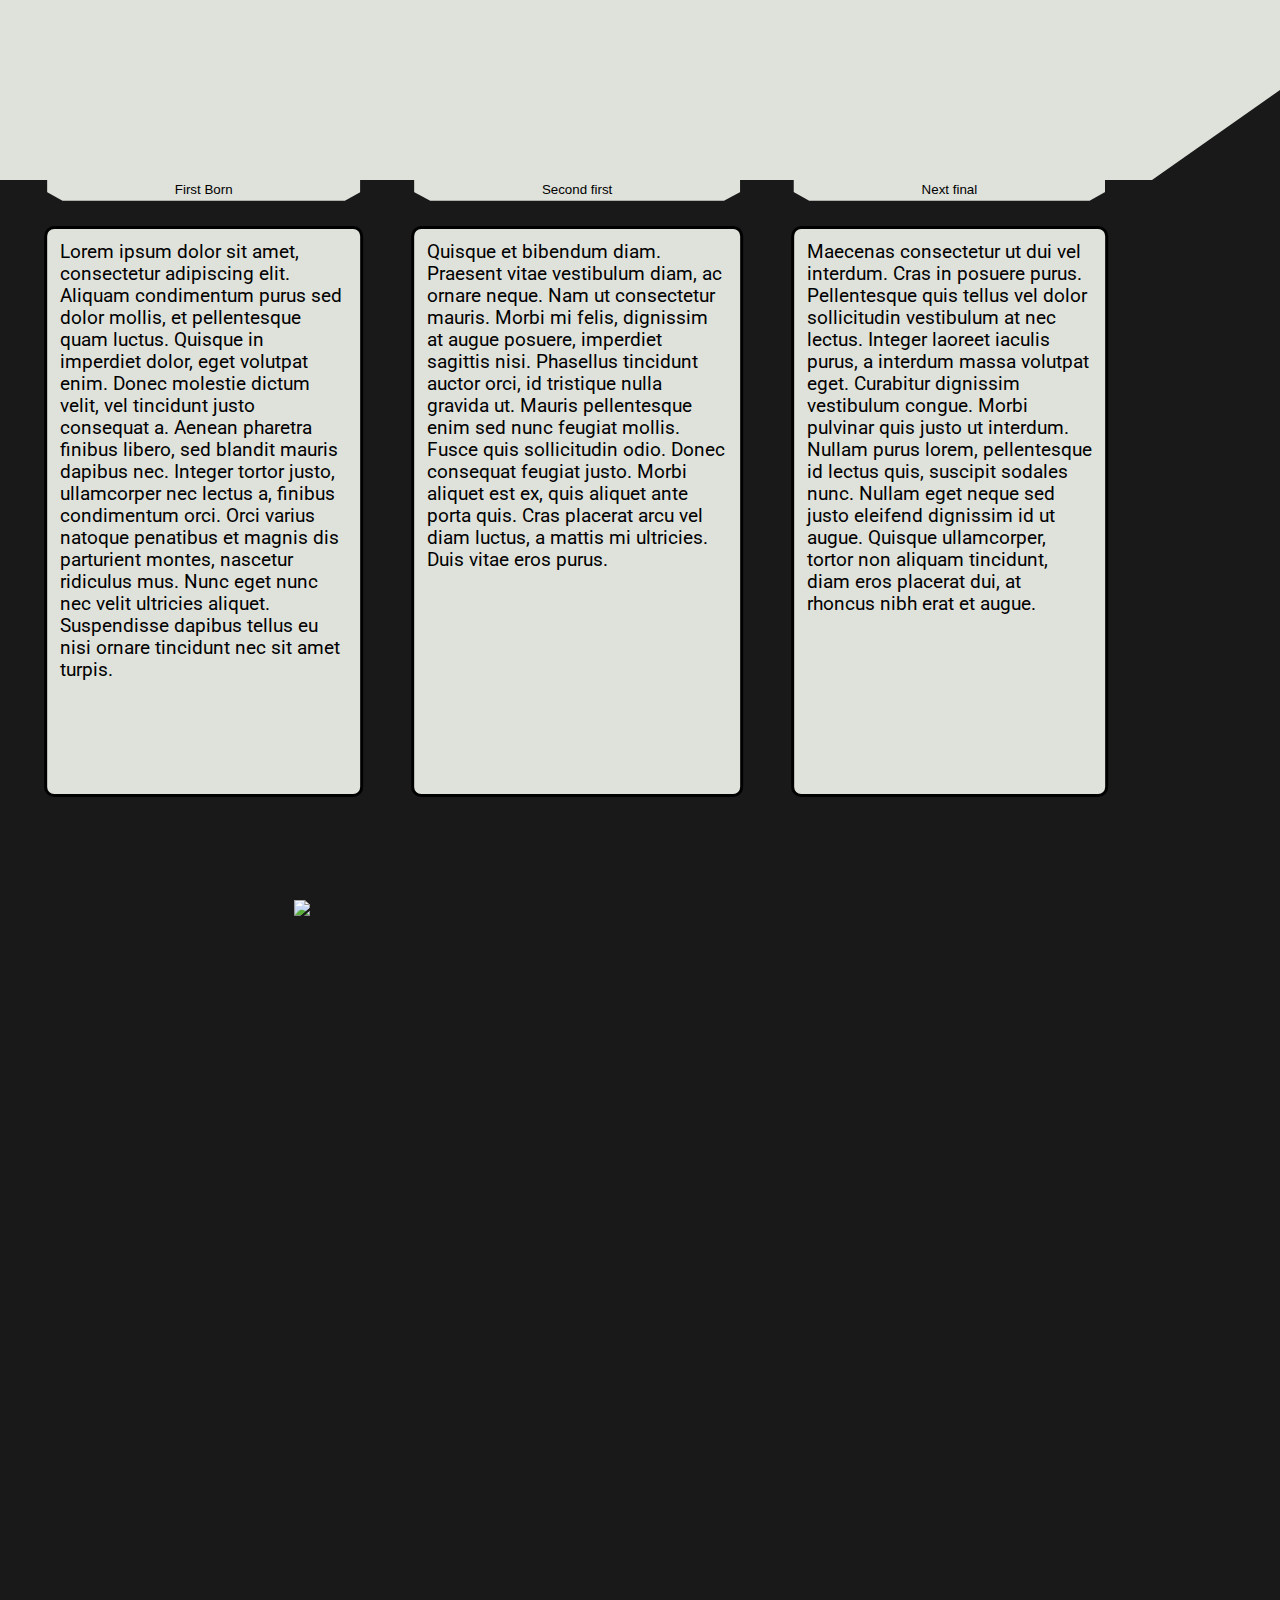
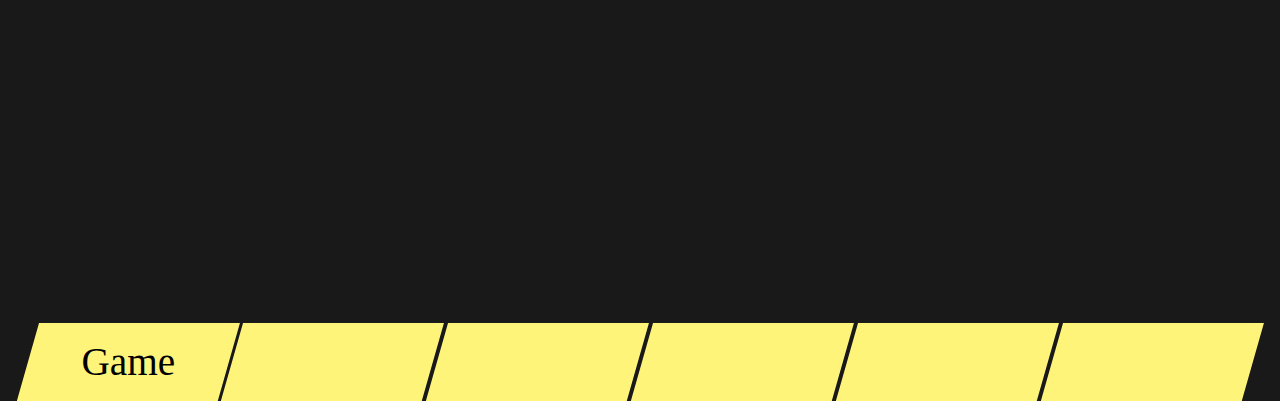
==== index.html @ e42419a4 "Update index.html" ====
<!DOCTYPE html>
<html lang="en">
<head>
    <meta charset="UTF-8">
    <title>Home Page</title>
    <link href="stylesheets/main.css" rel="stylesheet">
    <link href='https://fonts.googleapis.com/css?family=Roboto' rel='stylesheet'>

    <script src="javascript/homeScript.js"></script>

</head>

<body>

<div class="top-banner">

</div>


<div>
    <div class="top-nav">
        <div class="elem-nav">
            <button class="p-nav" onclick="hideFunc(this)" id="first">First Born</button>

            <div class="descript">
                <span class="text">Lorem ipsum dolor sit amet, consectetur adipiscing elit. Aliquam condimentum purus sed dolor mollis, et pellentesque quam luctus. Quisque in imperdiet dolor, eget volutpat enim. Donec molestie dictum velit, vel tincidunt justo consequat a. Aenean pharetra finibus libero, sed blandit mauris dapibus nec. Integer tortor justo, ullamcorper nec lectus a, finibus condimentum orci. Orci varius natoque penatibus et magnis dis parturient montes, nascetur ridiculus mus. Nunc eget nunc nec velit ultricies aliquet. Suspendisse dapibus tellus eu nisi ornare tincidunt nec sit amet turpis.</span>
            </div>

        </div>
        <div class="elem-nav">
            <button class="p-nav" onclick="hideFunc(this)">Second first</button>

            <div class="descript">
                <span class="text">Quisque et bibendum diam. Praesent vitae vestibulum diam, ac ornare neque. Nam ut consectetur mauris. Morbi mi felis, dignissim at augue posuere, imperdiet sagittis nisi. Phasellus tincidunt auctor orci, id tristique nulla gravida ut. Mauris pellentesque enim sed nunc feugiat mollis. Fusce quis sollicitudin odio. Donec consequat feugiat justo. Morbi aliquet est ex, quis aliquet ante porta quis. Cras placerat arcu vel diam luctus, a mattis mi ultricies. Duis vitae eros purus.</span>
            </div>
        </div>
        <div class="elem-nav">
            <button class="p-nav" onclick="hideFunc(this)">Next final</button>

            <div class="descript">
                <span class="text">Maecenas consectetur ut dui vel interdum. Cras in posuere purus. Pellentesque quis tellus vel dolor sollicitudin vestibulum at nec lectus. Integer laoreet iaculis purus, a interdum massa volutpat eget. Curabitur dignissim vestibulum congue. Morbi pulvinar quis justo ut interdum. Nullam purus lorem, pellentesque id lectus quis, suscipit sodales nunc. Nullam eget neque sed justo eleifend dignissim id ut augue. Quisque ullamcorper, tortor non aliquam tincidunt, diam eros placerat dui, at rhoncus nibh erat et augue.</span>
            </div>

        </div>

    </div>




    <img src="Resume2020-1.png" style="max-width: 500px" id="resume">


    <div class="special">
        <button class="spBtn" onclick="location.href='GamePage.html'">Game</button>
        <button class="spBtn"><a></a></button>
        <button class="spBtn"><a></a></button>
        <button class="spBtn"><a></a></button>
        <button class="spBtn"><a></a></button>
        <button class="spBtn"><a></a></button>

    </div>




</div>




</body>
---- stylesheets/main.css ----
body {
    font-family: Roboto;

    margin: 0 auto;

    background-color: #191919;

}

.top-banner {
    position: fixed;

    top: 0;
    left: 0;
    width: 100%;

    background-color: #DFE2DB;
    height: 20vh;

    content: "";

    z-index: 10;

    clip-path: polygon(
        0 0,
        100% 0,
        100% 50%,
        90% 100%,
        0 100%
    );

     background-image: url('street.jpg');
}

.top-nav {
    display: flex;
    position: absolute;
    left: 45%;
    top: 20%;
    transform: translate(-50%, 0);
}

.p-nav {
    position: relative;

    top: -1px;

    z-index: 0;

    padding: .25em 10vw;
    background-color: #DFE2DB;

    white-space: nowrap;

    margin: 0 2em;

    clip-path: polygon(
        0 0,
        100% 0,
        100% 60%,
        95% 100%,
        5% 100%,
        0 60%
    );

    user-select: none;

    border: none;
}

.p-nav:hover {
    background-color: #fff47a;
}

.p-nav:focus {
    outline: none;
}

.descript {
    height: 60vh;
    margin: 1.5em 1.5em;

    border: 3px solid black;

    border-radius: 10px;

    padding: .8em;

    background-color: #DFE2DB;

}

.text {
    font-size: calc(1vh + .75vw);

}


#resume {
    display: block;

    position: absolute;

    top: 100vh;

    left: 23vw;

    transition: all .2s ease-in-out;
}

#resume:hover {
    transform: scale(1.1);

    box-shadow: 0 0 60px #4b4b4b;

    transition: all .2s ease-in-out;
}

.special {

    position: relative;

    display: flex;

    align-items: center;
    justify-content: center;

    top: 215vh;

    background-color: #191919;

    height: 6vh;

}

.spBtn {
    background-color: #fff47a;

    height: 8vh;
    width: 16vw;

    clip-path: polygon(
        0 0,
        100% 0,
        90% 100%,
        0% 100%,
        10% 0%
    );

    transform: scale(1.09);

    border: none;

    transition: all .3s linear;

    font-size: 36px;

    font-family: Ariel;

    text-align: center;
    text-decoration: none;

}

.spBtn:focus {
    outline: none;

    background-color: #191919;

    transition: all .3s linear;

    transform: scale(1.15, 1.09);
}
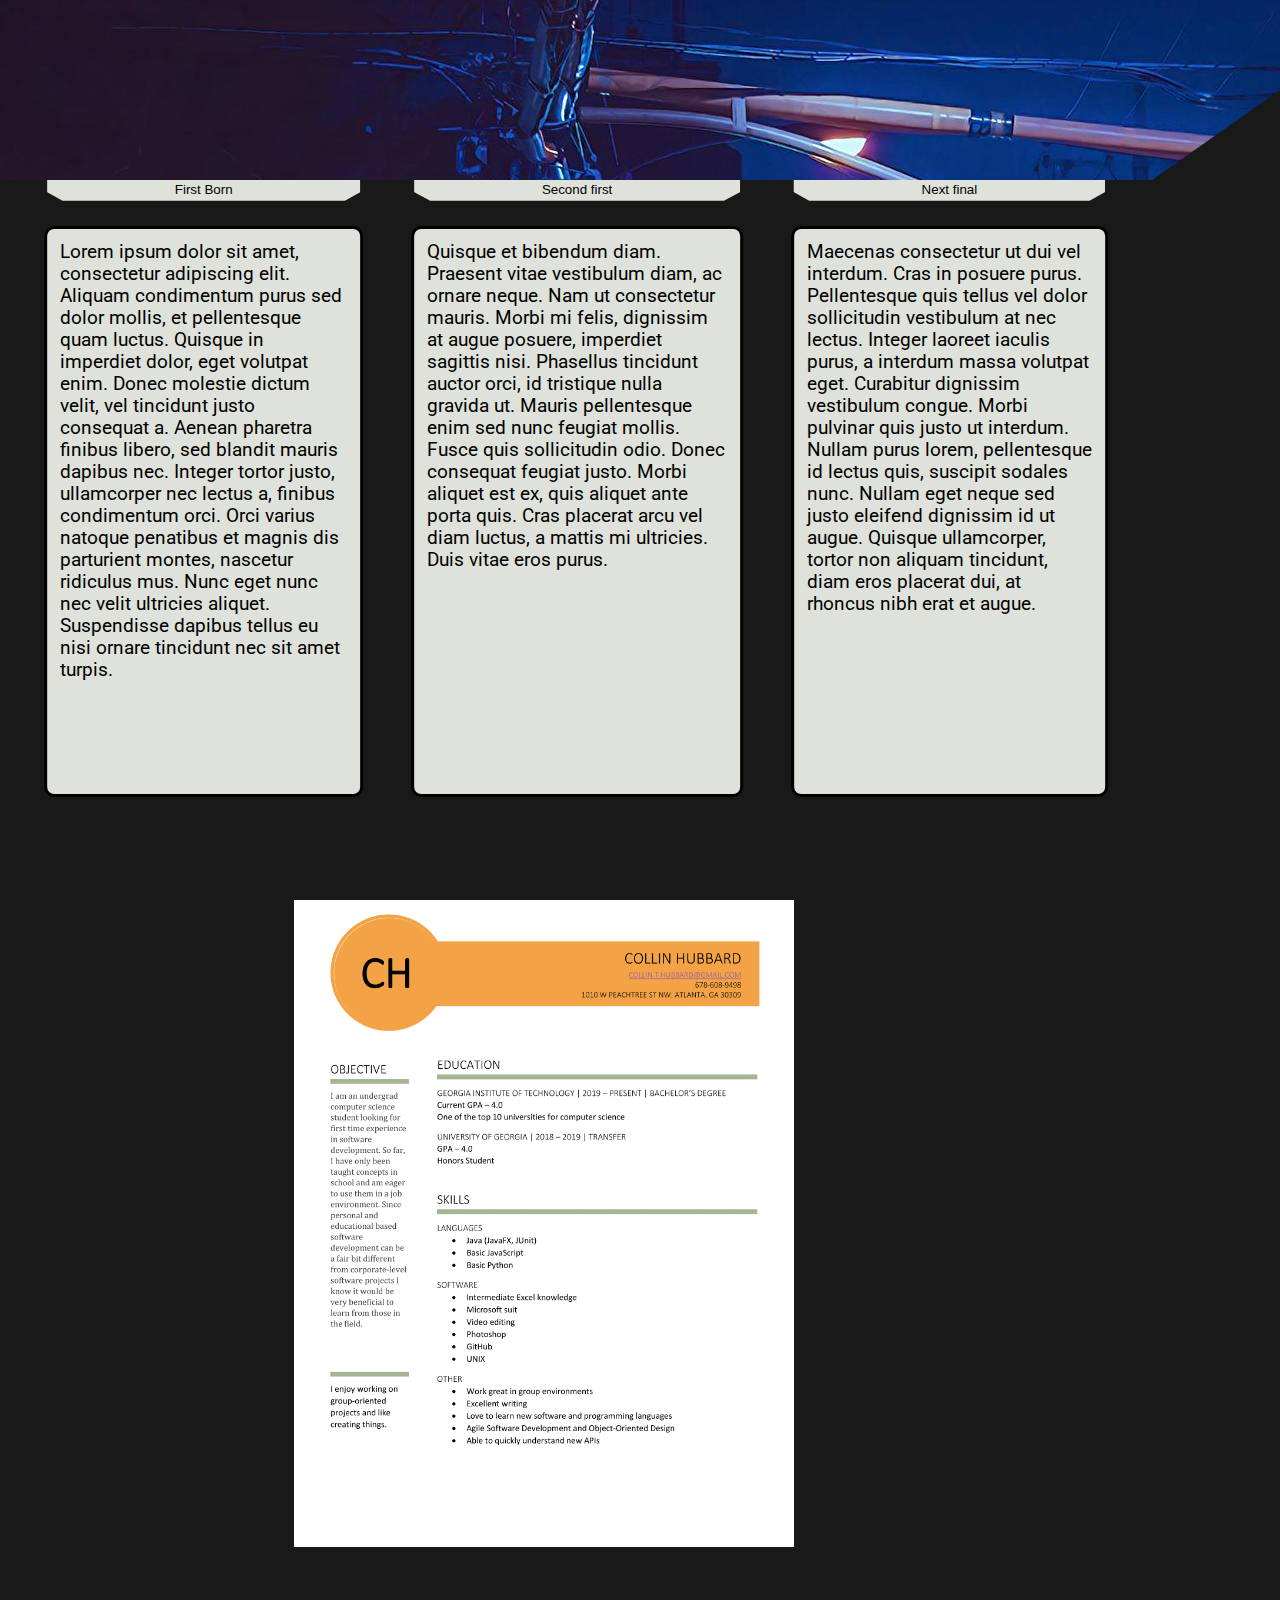
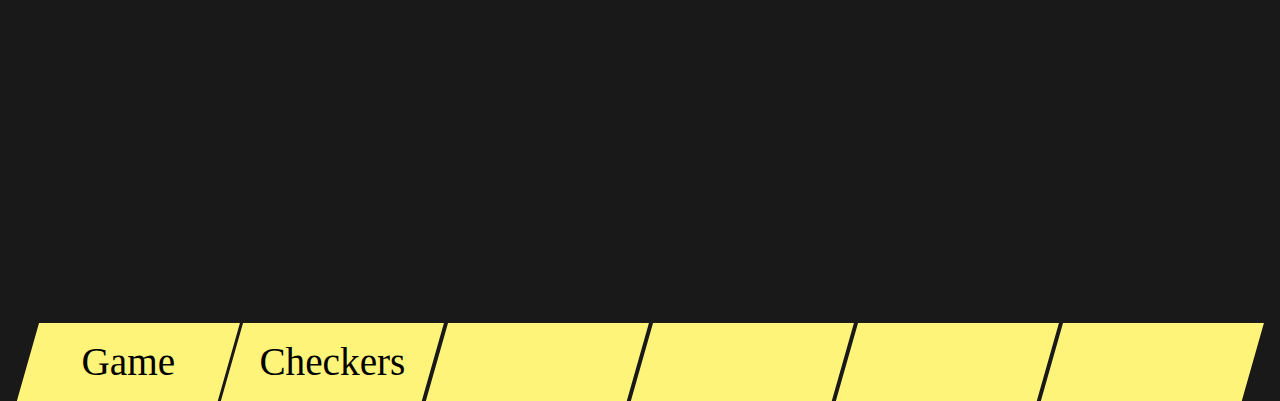
==== commit 49ab94a0: "Update index.html" ====
--- a/index.html
+++ b/index.html
@@ -46,14 +46,12 @@
     </div>
 
 
-
-
     <img src="Resume2020-1.png" style="max-width: 500px" id="resume">
 
 
     <div class="special">
         <button class="spBtn" onclick="location.href='GamePage.html'">Game</button>
-        <button class="spBtn"><a></a></button>
+        <button class="spBtn" onclick="location.href='Checkers_index.html'">Checkers</button>
         <button class="spBtn"><a></a></button>
         <button class="spBtn"><a></a></button>
         <button class="spBtn"><a></a></button>
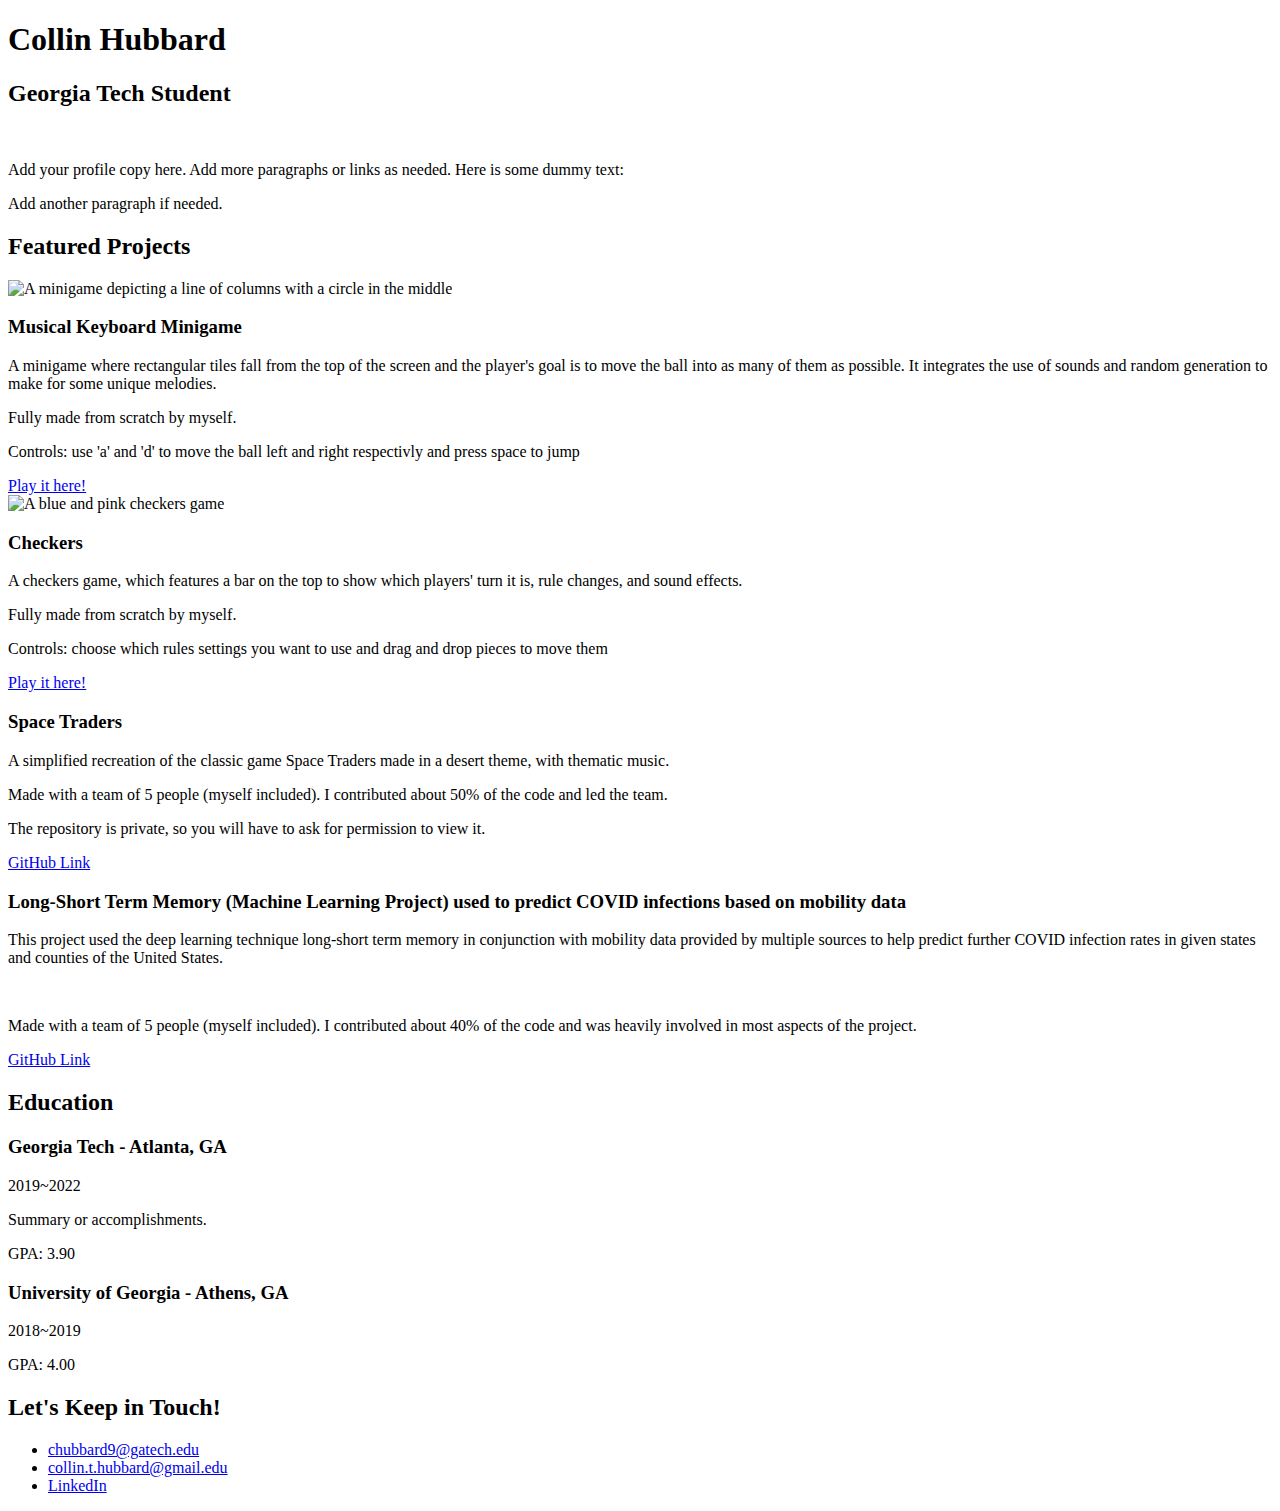
==== commit 8abf01f6: "Update index.html" ====
--- a/index.html
+++ b/index.html
@@ -1,70 +1,115 @@
 <!DOCTYPE html>
 <html lang="en">
-<head>
+  <head>
     <meta charset="UTF-8">
-    <title>Home Page</title>
-    <link href="stylesheets/main.css" rel="stylesheet">
-    <link href='https://fonts.googleapis.com/css?family=Roboto' rel='stylesheet'>
+    <meta name="viewport" content="width=device-width, initial-scale=1.0">
+    <title>Add a relevant page title</title>
 
-    <script src="javascript/homeScript.js"></script>
+    <link rel="preconnect" href="https://fonts.googleapis.com">
+    <link rel="preconnect" href="https://fonts.gstatic.com" crossorigin>
+    <link href="https://fonts.googleapis.com/css2?family=Roboto&display=swap" rel="stylesheet">
 
-</head>
+    <link rel="preconnect" href="https://fonts.googleapis.com">
+    <link rel="preconnect" href="https://fonts.gstatic.com" crossorigin>
+    <link href="https://fonts.googleapis.com/css2?family=Caveat:wght@600&display=swap" rel="stylesheet">
 
-<body>
-
-<div class="top-banner">
-
-</div>
+    <link rel="stylesheet" href="css/styles.css">
+  </head>
 
 
-<div>
-    <div class="top-nav">
-        <div class="elem-nav">
-            <button class="p-nav" onclick="hideFunc(this)" id="first">First Born</button>
+  <body>
+    <main>
+      <!-- ***********************  ABOUT / PROFILE  *********************** -->
+      <header>
+        <div class="content-wrap">
+          <h1>Collin Hubbard</h1>
+          <h2>Georgia Tech Student</h2>
+          <br>
+          <p>Add your profile copy here. Add more paragraphs or links as needed. Here is some dummy text: </p>
+          <p>Add another paragraph if needed.</p>
+        </div>
+      </header>
 
-            <div class="descript">
-                <span class="text">Lorem ipsum dolor sit amet, consectetur adipiscing elit. Aliquam condimentum purus sed dolor mollis, et pellentesque quam luctus. Quisque in imperdiet dolor, eget volutpat enim. Donec molestie dictum velit, vel tincidunt justo consequat a. Aenean pharetra finibus libero, sed blandit mauris dapibus nec. Integer tortor justo, ullamcorper nec lectus a, finibus condimentum orci. Orci varius natoque penatibus et magnis dis parturient montes, nascetur ridiculus mus. Nunc eget nunc nec velit ultricies aliquet. Suspendisse dapibus tellus eu nisi ornare tincidunt nec sit amet turpis.</span>
-            </div>
+      <!-- ********************  PROJECTS / PORTFOLIO  ********************* -->
+      <section class="projects">
+        <div class="content-wrap">
+          <h2 id="projects-header">Featured Projects</h2>
 
+          <!-- Project 1 -->
+          <section class="project-item">
+            <img src="Keyboard-Minigame.png" alt="A minigame depicting a line of columns with a circle in the middle">
+            <h3>Musical Keyboard Minigame</h3>
+            <p>A minigame where rectangular tiles fall from the top of the screen and the player's goal is to move the ball into as many of them as possible. It integrates the use of sounds and random generation to make for some unique melodies.</p>
+            <p>Fully made from scratch by myself.</p> 
+            <p>Controls: use 'a' and 'd' to move the ball left and right respectivly and press space to jump</p>
+            <a href="https://collinhubbard.github.io/GamePage.html" target="_blank">Play it here!</a>
+          </section>
+
+          <!-- Project 2 -->
+          <section class="project-item">
+            <img src="checkers-game.png" alt="A blue and pink checkers game">
+            <h3>Checkers</h3>
+            <p>A checkers game, which features a bar on the top to show which players' turn it is, rule changes, and sound effects.</p>
+            <p>Fully made from scratch by myself.</p> 
+            <p>Controls: choose which rules settings you want to use and drag and drop pieces to move them</p>
+            <a href="https://collinhubbard.github.io/Messing_About_Again/checkers_index.html" target="_blank">Play it here!</a>
+          </section>
+
+          <!-- Project 3 -->
+          <section class="project-item"> 
+            <h3>Space Traders</h3>
+            <p>A simplified recreation of the classic game Space Traders made in a desert theme, with thematic music.</p>
+            <p>Made with a team of 5 people (myself included). I contributed about 50% of the code and led the team.</p> 
+            <p>The repository is private, so you will have to ask for permission to view it.</p>
+            <a href="https://github.gatech.edu/jmao64/2340-Space-Trader" target="_blank">GitHub Link</a>
+          </section>
+
+          <!-- Project 4 -->
+          <section class="project-item">
+            <h3>Long-Short Term Memory (Machine Learning Project) used to predict COVID infections based on mobility data</h3>
+            <p>This project used the deep learning technique long-short term memory in conjunction with mobility data provided by multiple sources to help predict further COVID infection rates in given states and counties of the United States.</p>
+            <br>
+            <p>Made with a team of 5 people (myself included). I contributed about 40% of the code and was heavily involved in most aspects of the project.</p> 
+            <a href="https://github.gatech.edu/chubbard9/chubbard9.github.io" target="_blank">GitHub Link</a>
+          </section>
+          <!-- End of Project block. -->
         </div>
-        <div class="elem-nav">
-            <button class="p-nav" onclick="hideFunc(this)">Second first</button>
+      </section>
 
-            <div class="descript">
-                <span class="text">Quisque et bibendum diam. Praesent vitae vestibulum diam, ac ornare neque. Nam ut consectetur mauris. Morbi mi felis, dignissim at augue posuere, imperdiet sagittis nisi. Phasellus tincidunt auctor orci, id tristique nulla gravida ut. Mauris pellentesque enim sed nunc feugiat mollis. Fusce quis sollicitudin odio. Donec consequat feugiat justo. Morbi aliquet est ex, quis aliquet ante porta quis. Cras placerat arcu vel diam luctus, a mattis mi ultricies. Duis vitae eros purus.</span>
-            </div>
+      <!-- ******************  EDUCATION ****************** -->
+      <section class="education">
+        <div class="content-wrap">
+          <h2>Education</h2>
+
+          <!-- Copy this whole <section> block to add more schools. -->
+          <section>
+            <h3>Georgia Tech - Atlanta, GA</h3>
+            <p>2019~2022</p>
+            <p>Summary or accomplishments.</p>
+            <p>GPA: 3.90</p>
+          </section>
+          <section>
+            <h3>University of Georgia - Athens, GA</h3>
+            <p>2018~2019</p>
+            <p>GPA: 4.00</p>
+          </section>
+          <!-- End of School block. -->
         </div>
-        <div class="elem-nav">
-            <button class="p-nav" onclick="hideFunc(this)">Next final</button>
+      </section>
 
-            <div class="descript">
-                <span class="text">Maecenas consectetur ut dui vel interdum. Cras in posuere purus. Pellentesque quis tellus vel dolor sollicitudin vestibulum at nec lectus. Integer laoreet iaculis purus, a interdum massa volutpat eget. Curabitur dignissim vestibulum congue. Morbi pulvinar quis justo ut interdum. Nullam purus lorem, pellentesque id lectus quis, suscipit sodales nunc. Nullam eget neque sed justo eleifend dignissim id ut augue. Quisque ullamcorper, tortor non aliquam tincidunt, diam eros placerat dui, at rhoncus nibh erat et augue.</span>
-            </div>
+      <!-- *****************  CONTACT INFO / SOCIAL MEDIA  ***************** -->
+      <footer class="footer">
+        <div class="content-wrap">
+          <h2>Let's Keep in Touch!</h2>
 
+          <!-- Social media and contact links. Add or remove any networks. -->
+          <ul class="contact-list">
+            <li><a href="mailto:chubbard9@gatech.edu">chubbard9@gatech.edu</a></li>
+            <li><a href="mailto:collin.t.hubbard@gmail.edu">collin.t.hubbard@gmail.edu</a></li>
+            <li><a href="https://www.linkedin.com/in/collin-hubbard-gatech/" target="_blank">LinkedIn</a></li>
+          </ul>
         </div>
-
-    </div>
-
-
-    <img src="Resume2020-1.png" style="max-width: 500px" id="resume">
-
-
-    <div class="special">
-        <button class="spBtn" onclick="location.href='GamePage.html'">Game</button>
-        <button class="spBtn" onclick="location.href='Checkers_index.html'">Checkers</button>
-        <button class="spBtn"><a></a></button>
-        <button class="spBtn"><a></a></button>
-        <button class="spBtn"><a></a></button>
-        <button class="spBtn"><a></a></button>
-
-    </div>
-
-
-
-
-</div>
-
-
-
-
-</body>
+      </footer>
+    </main>
+  </body>
+</html>
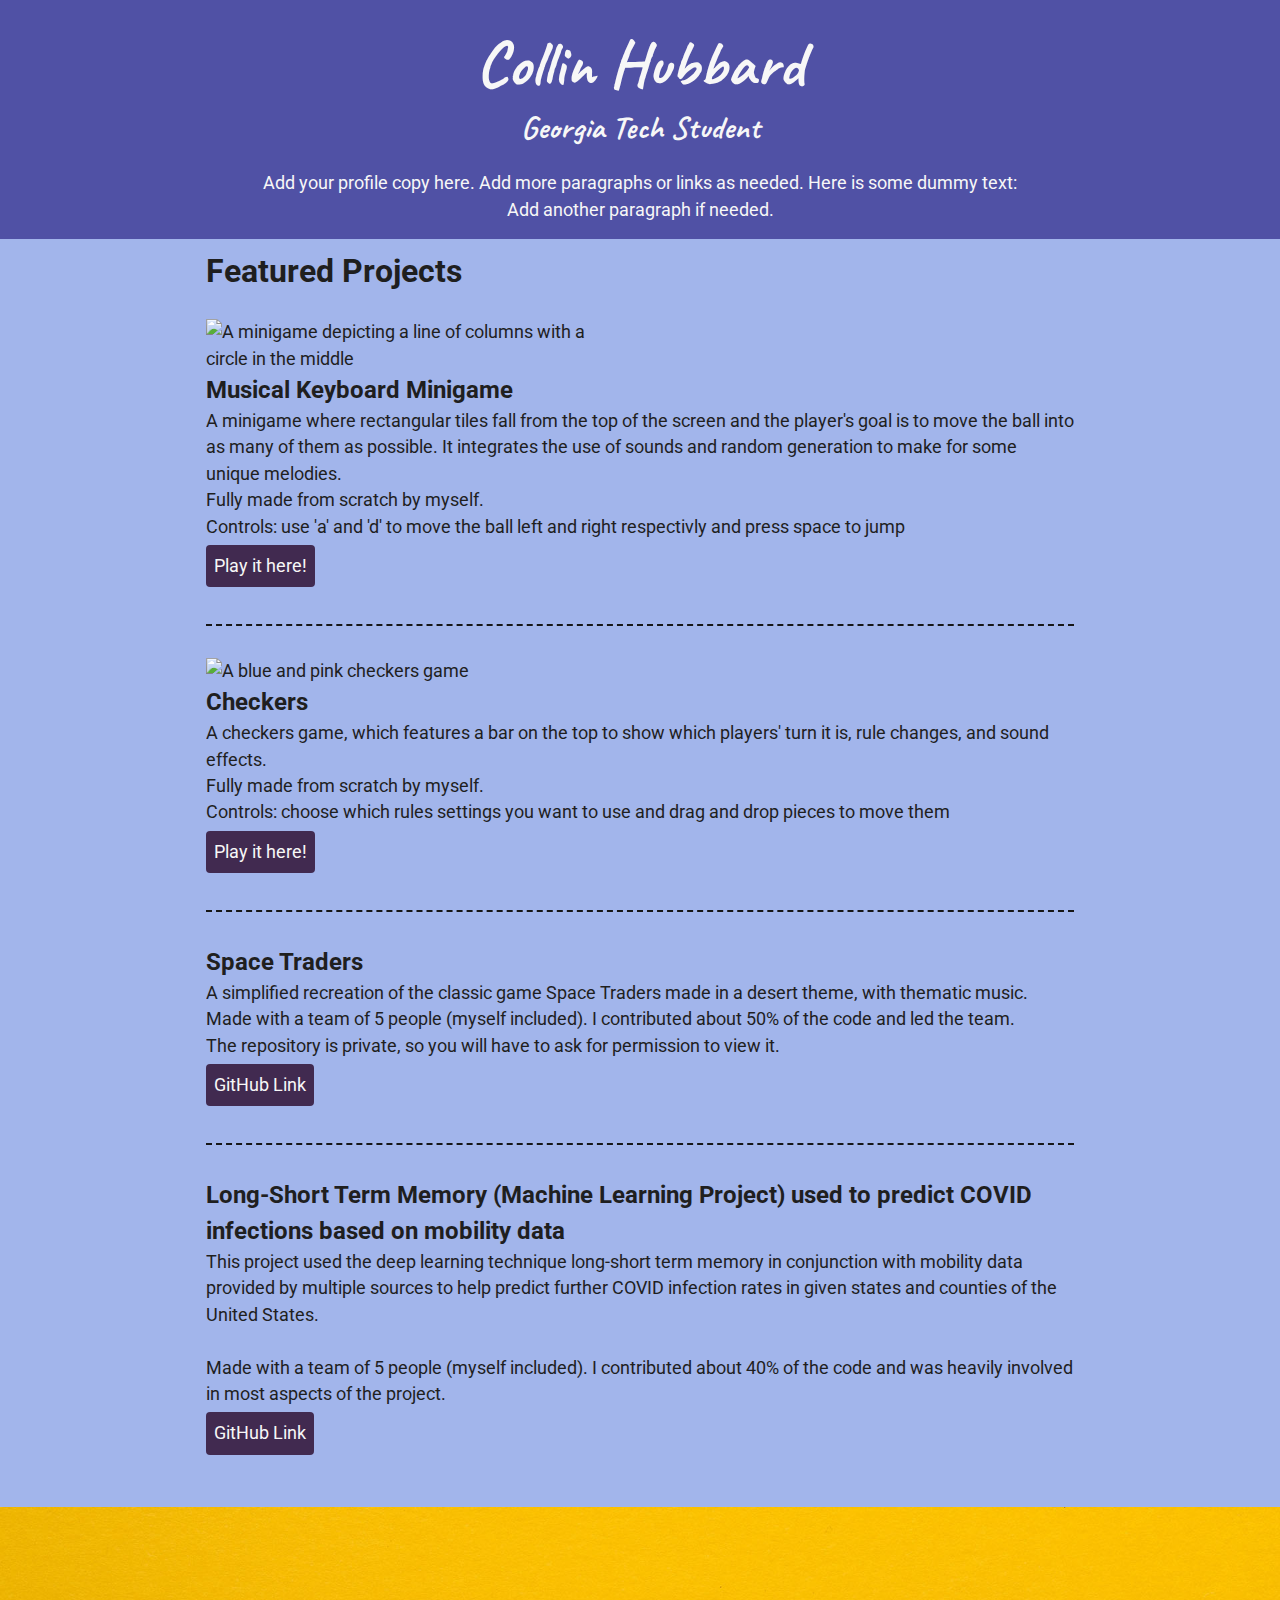
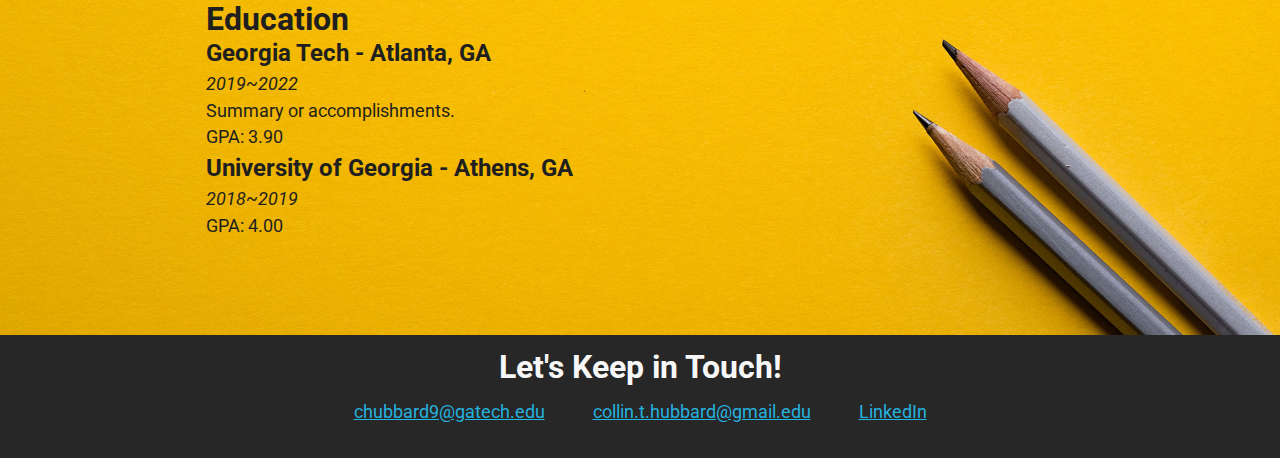
==== commit f75fd16f: "Update index.html" ====
--- a/index.html
+++ b/index.html
@@ -13,7 +13,7 @@
     <link rel="preconnect" href="https://fonts.gstatic.com" crossorigin>
     <link href="https://fonts.googleapis.com/css2?family=Caveat:wght@600&display=swap" rel="stylesheet">
 
-    <link rel="stylesheet" href="css/styles.css">
+    <link rel="stylesheet" href="stylesheets/styles.css">
   </head>
 
 
--- a/stylesheets/styles.css
+++ b/stylesheets/styles.css
@@ -0,0 +1,196 @@
+
+
+/* Global
+--------------------------*/
+* {
+    margin: 0;
+    box-sizing: inherit;
+}
+
+*::before, *:after {
+    box-sizing: inherit;
+}
+
+html {
+    box-sizing: border-box;
+}
+
+body {
+    color: #1F1F1F;
+    margin: 0;
+    padding: 0;
+
+    font-family: 'Roboto', sans-serif;
+    font-size: 1.1rem;
+    line-height: 1.5;
+}
+
+
+img {
+    max-width: 25rem;
+    width: 100%;
+}
+
+.project-item a {
+    display: inline-block;
+    text-decoration: none;
+    color:#F7F7F7;
+    padding: 0.5rem;
+    margin: 0.3rem 0;
+    background-color: rgb(65, 42, 80);
+    border-radius: 4px;
+}
+
+.project-item a:visited {
+    color: #b6b6b6;
+}
+
+.project-item a:hover {
+    background-color: rgba(65, 42, 80, 0.6);
+}
+
+.content-wrap {
+
+    max-width: 900px;
+    width: 100%;
+    margin: 0 auto;
+    padding: 1rem;
+}
+
+h1 {
+    font-size: 4rem;
+}
+
+h2 {
+    font-size: 2rem;
+    line-height: 1em;
+}   
+
+h3 {
+    font-size: 1.5rem;
+}
+
+/* Profile
+--------------------------*/
+header {
+    background-color: #5051A5;
+    color: #F7F7F7;
+}
+
+header h1, header h2 {
+    font-family: 'Caveat', cursive;
+}
+
+/* Projects
+--------------------------*/
+.projects {
+    background-color: #a2b5eb;
+}
+
+
+
+
+
+.project-item {
+    overflow: hidden;
+    border-bottom: 2px dashed rgb(22,22,22);
+    padding: 2rem 0;
+}
+
+.project-item:last-child {
+    border-bottom: none;
+}
+
+.project-item ::selection, #projects-header::selection {
+    background: rgba(255, 71, 71, 0.664);
+    color: seashell;
+}
+
+
+/* Education
+--------------------------*/
+.education {
+    /* background-color: #847db1; */
+    background-image: url("joanna-kosinska-unsplash.jpg");
+    background-size: cover;
+    background-position: top right;
+    padding: 5rem;
+}
+
+.education h3 {
+    margin: 0;
+}
+
+.education h3 + p {
+    font-style: italic;
+}
+
+.education h3 ~ p {
+    padding: 0;
+}
+
+/* Contact
+--------------------------*/
+
+.footer {
+    background-color: #272727;
+    color: #F7F7F7;
+    text-align: center;
+}
+
+.contact-list {
+    list-style-type: none;
+    padding: 0;
+}
+
+.contact-list a {
+    color: rgba(36, 204, 255, 0.863);
+    position: relative;
+    display: inline-block;
+    padding: 1rem 1.5rem;
+}
+
+.contact-list a:hover {
+    text-decoration: none;
+}
+
+/* Responsive
+--------------------------*/
+@media screen and (min-width:1550px) {
+    .project-item img {
+        float: left;
+        margin-right: 1rem;
+    }
+}
+
+@media screen and (min-width: 900px) {
+    header {
+        text-align: center;
+    }
+
+    .contact-list {
+        display: inline-flex;
+
+    }
+}
+
+@media screen and (max-width: 700px) {
+    h1 {
+        font-size: 3rem;
+        line-height: 0.9;
+        margin-bottom: 0.5rem;
+    }
+    h2 {
+        font-size: 2rem;
+        line-height: 1;
+    }
+
+    .contact-list a {
+        padding: 0.25rem;
+    }
+}
+
+
+
+
+
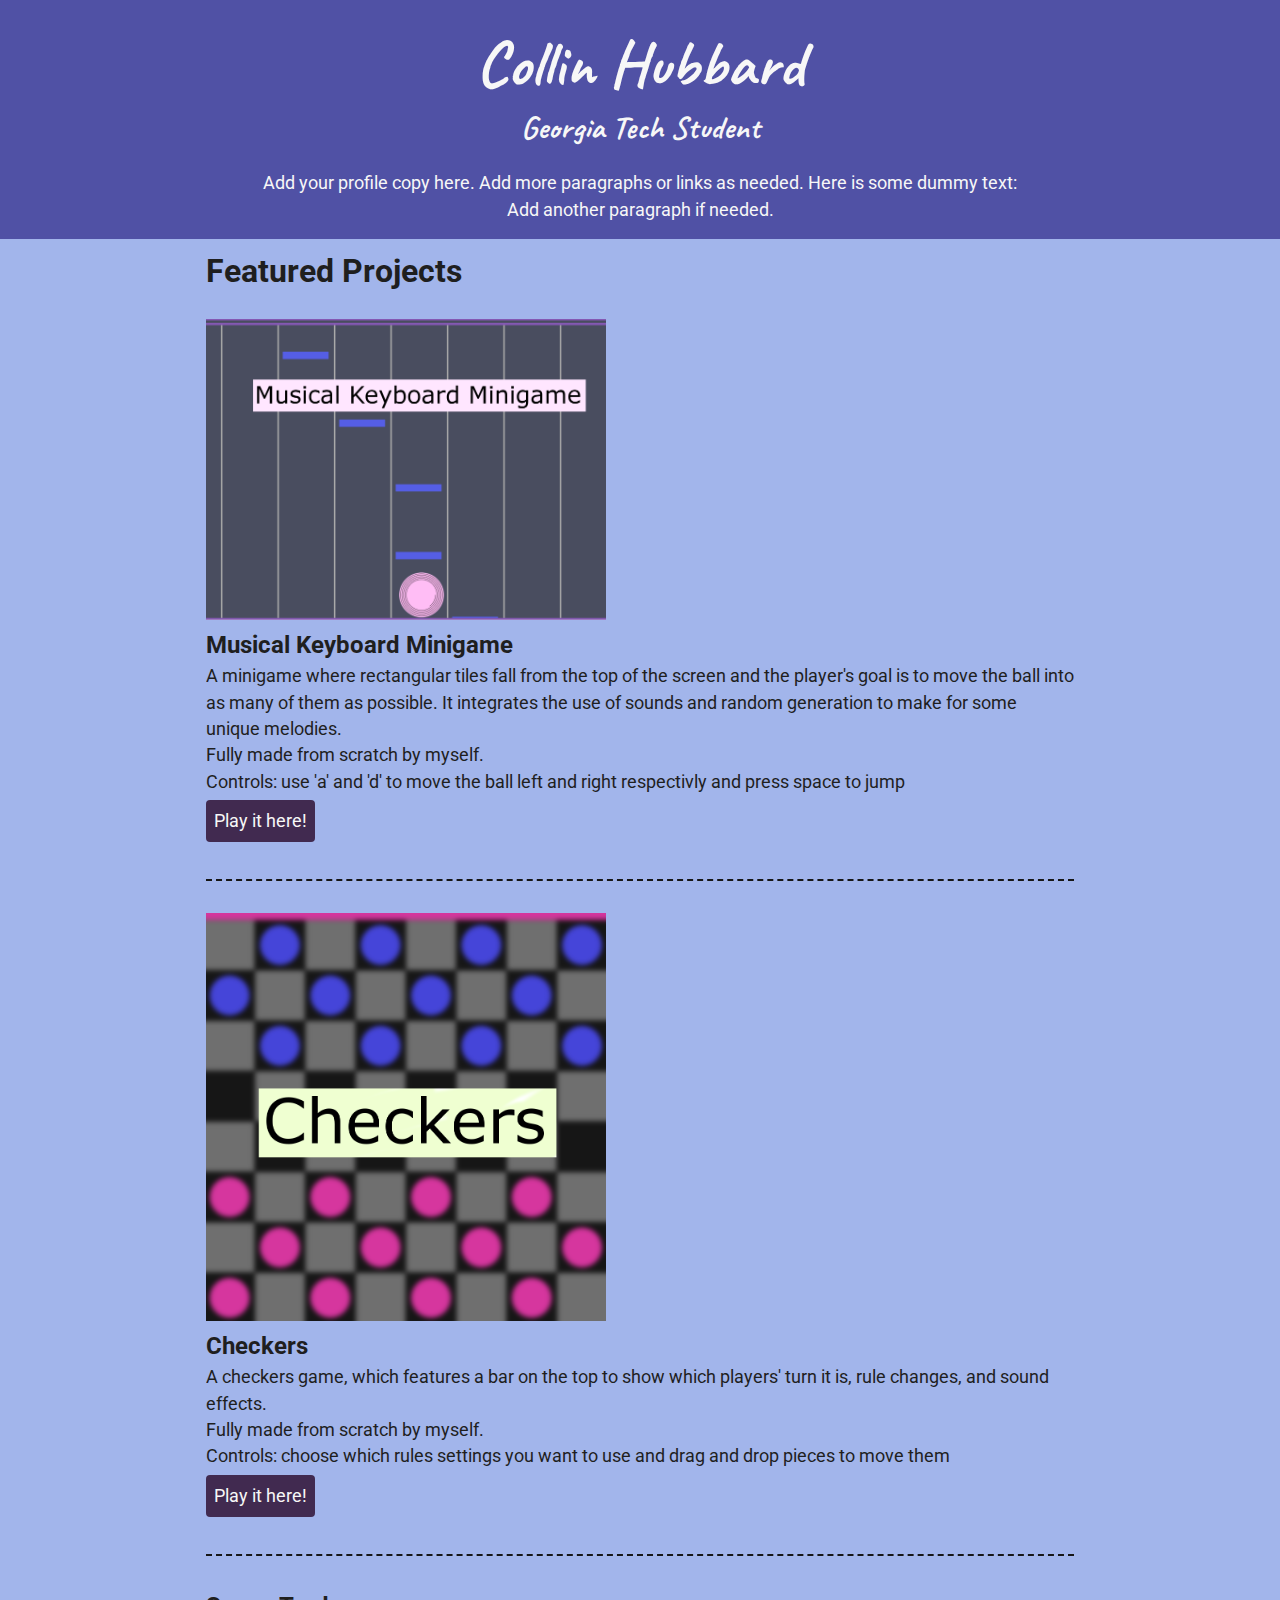
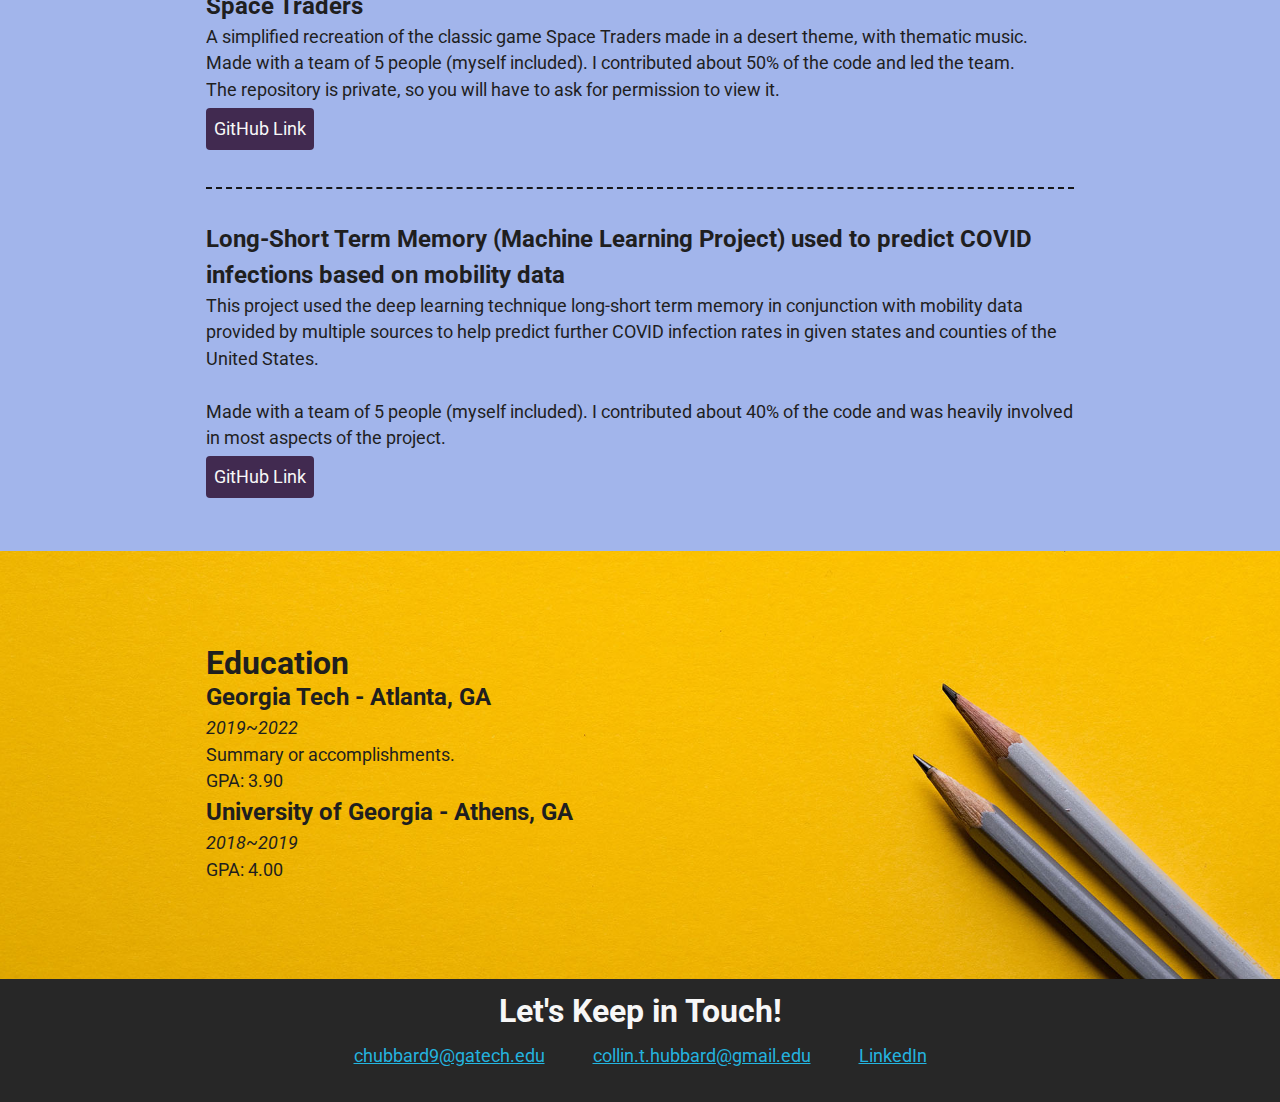
==== commit a2663c01: "Update index.html" ====
--- a/index.html
+++ b/index.html
@@ -37,7 +37,7 @@
 
           <!-- Project 1 -->
           <section class="project-item">
-            <img src="Keyboard-Minigame.png" alt="A minigame depicting a line of columns with a circle in the middle">
+            <img src="stylesheets/Keyboard-Minigame.png" alt="A minigame depicting a line of columns with a circle in the middle">
             <h3>Musical Keyboard Minigame</h3>
             <p>A minigame where rectangular tiles fall from the top of the screen and the player's goal is to move the ball into as many of them as possible. It integrates the use of sounds and random generation to make for some unique melodies.</p>
             <p>Fully made from scratch by myself.</p> 
@@ -47,7 +47,7 @@
 
           <!-- Project 2 -->
           <section class="project-item">
-            <img src="checkers-game.png" alt="A blue and pink checkers game">
+            <img src="stylesheets/checkers-game.png" alt="A blue and pink checkers game">
             <h3>Checkers</h3>
             <p>A checkers game, which features a bar on the top to show which players' turn it is, rule changes, and sound effects.</p>
             <p>Fully made from scratch by myself.</p> 
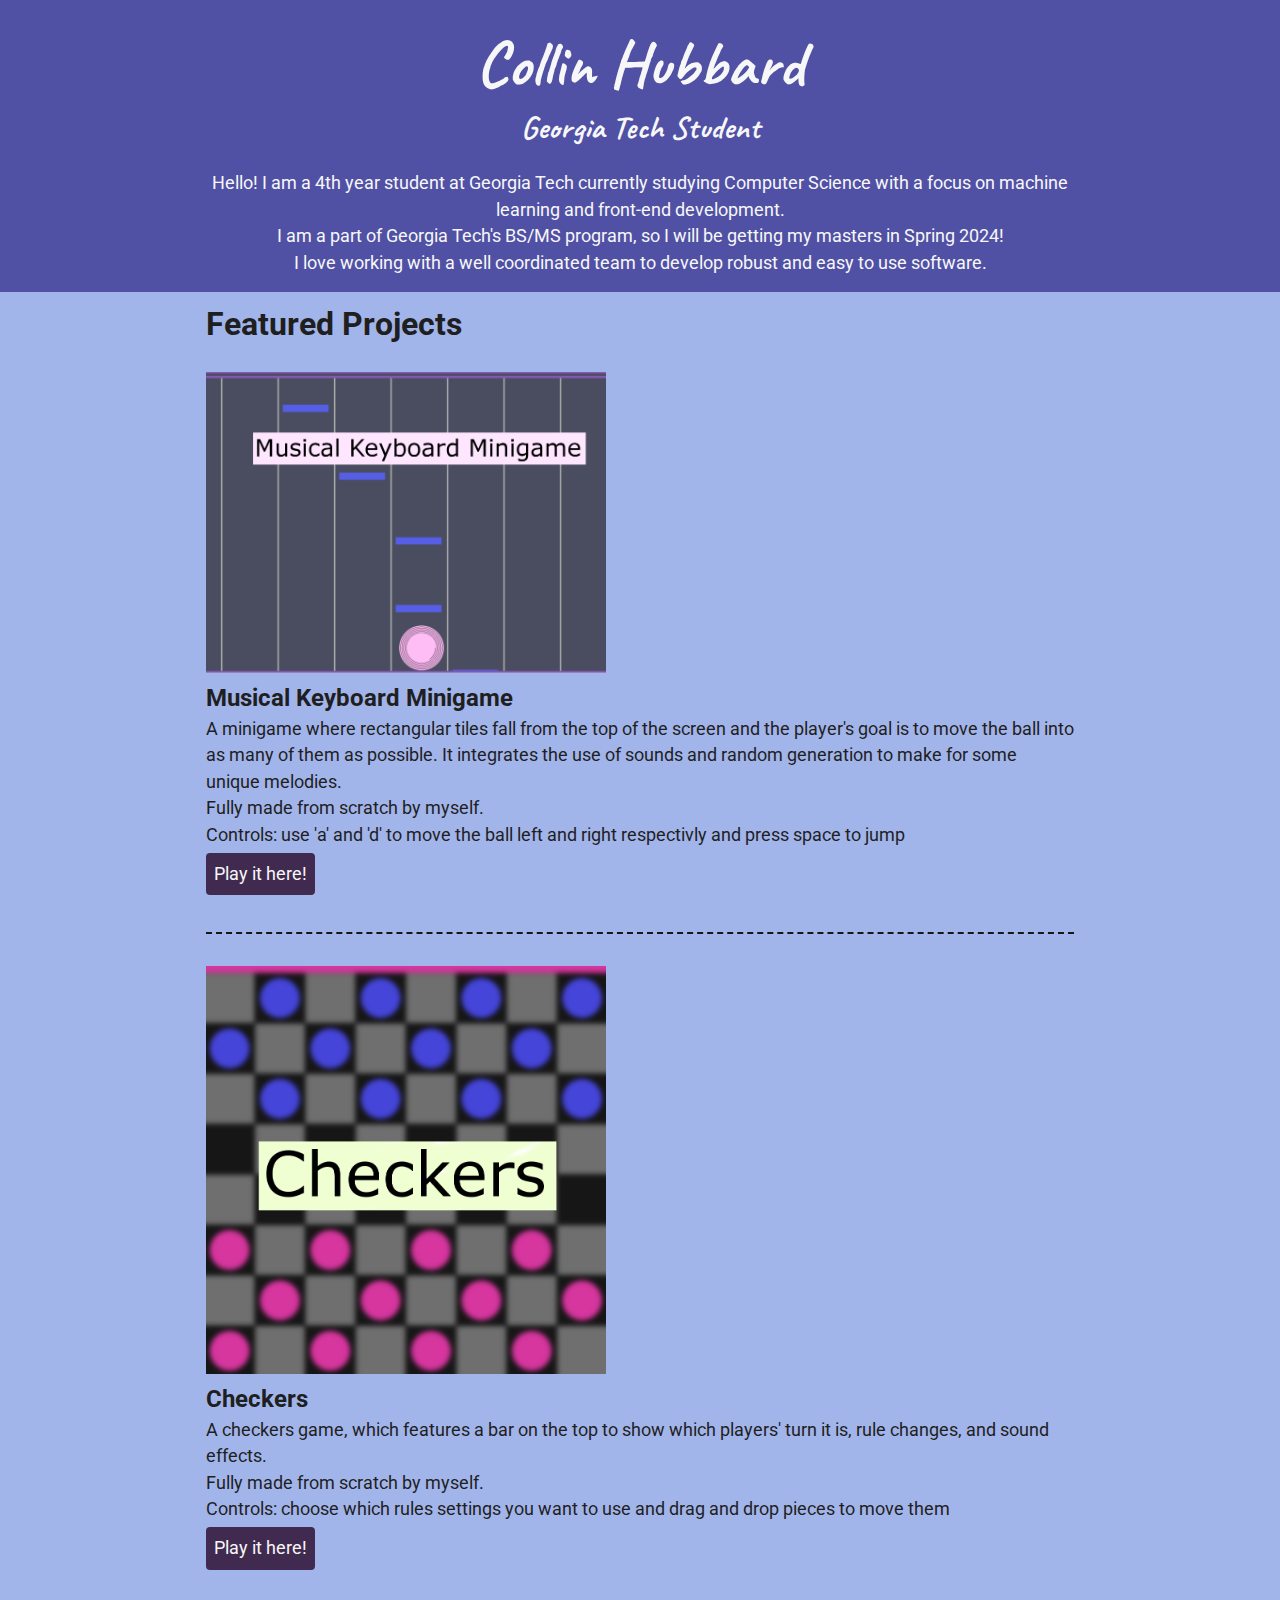
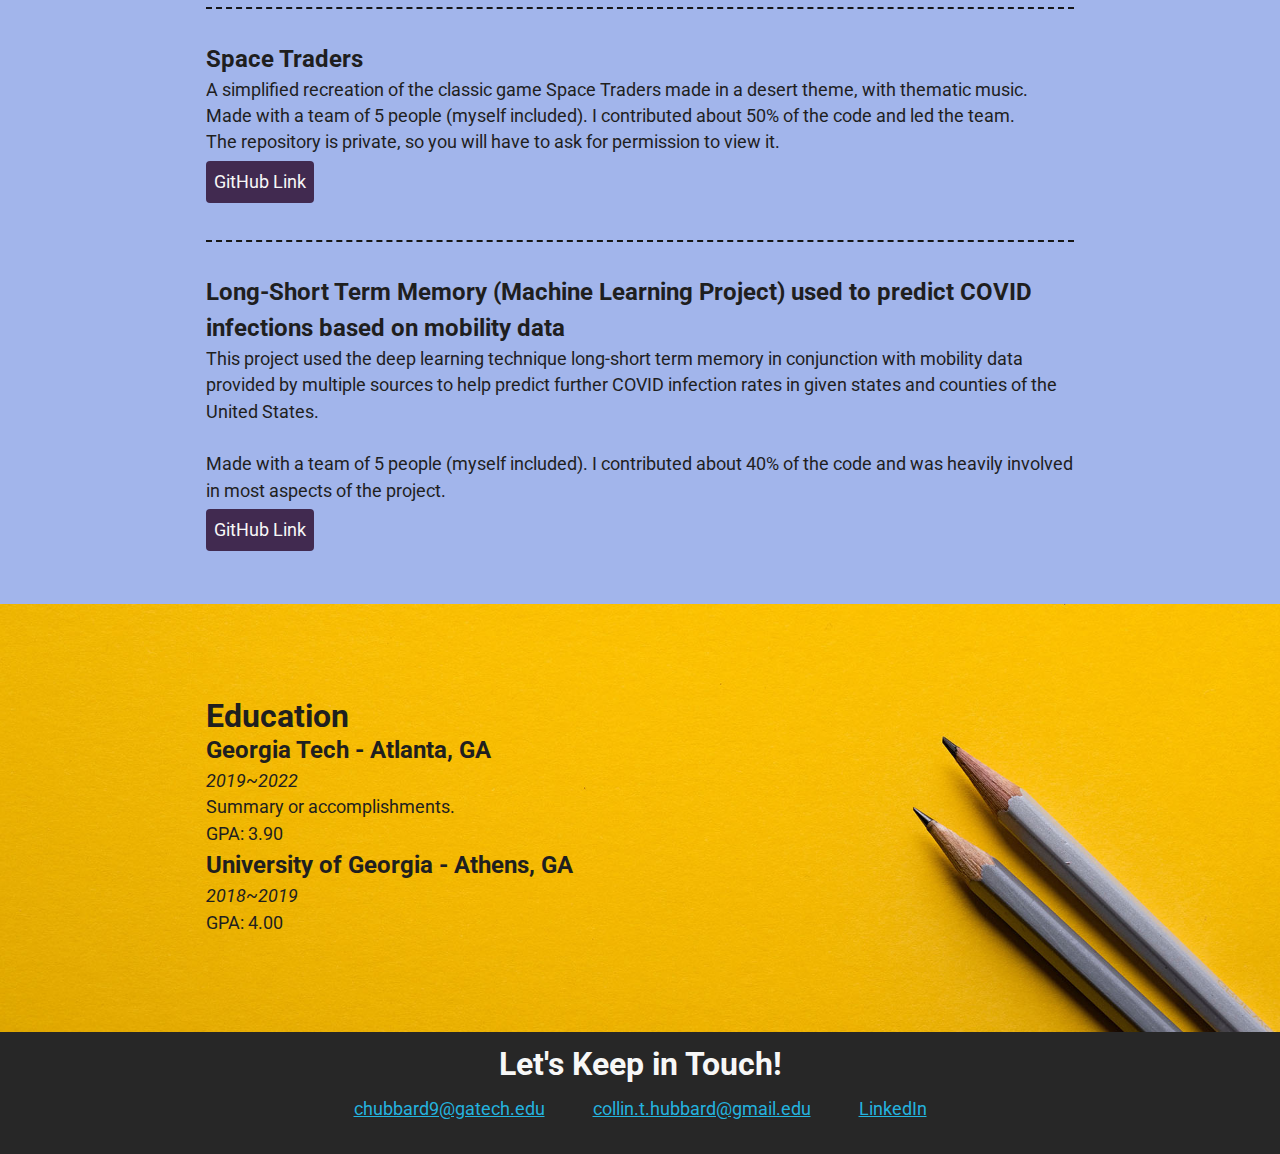
==== commit 5eb40d4a: "Update index.html" ====
--- a/index.html
+++ b/index.html
@@ -25,8 +25,10 @@
           <h1>Collin Hubbard</h1>
           <h2>Georgia Tech Student</h2>
           <br>
-          <p>Add your profile copy here. Add more paragraphs or links as needed. Here is some dummy text: </p>
-          <p>Add another paragraph if needed.</p>
+          <p> Hello! I am a 4th year student at Georgia Tech currently studying Computer Science with a focus on machine learning and front-end development.</p>
+          <p> I am a part of Georgia Tech's BS/MS program, so I will be getting my masters in Spring 2024!</p>
+          <p> I love working with a well coordinated team to develop robust and easy to use software. </p>
+            
         </div>
       </header>
 
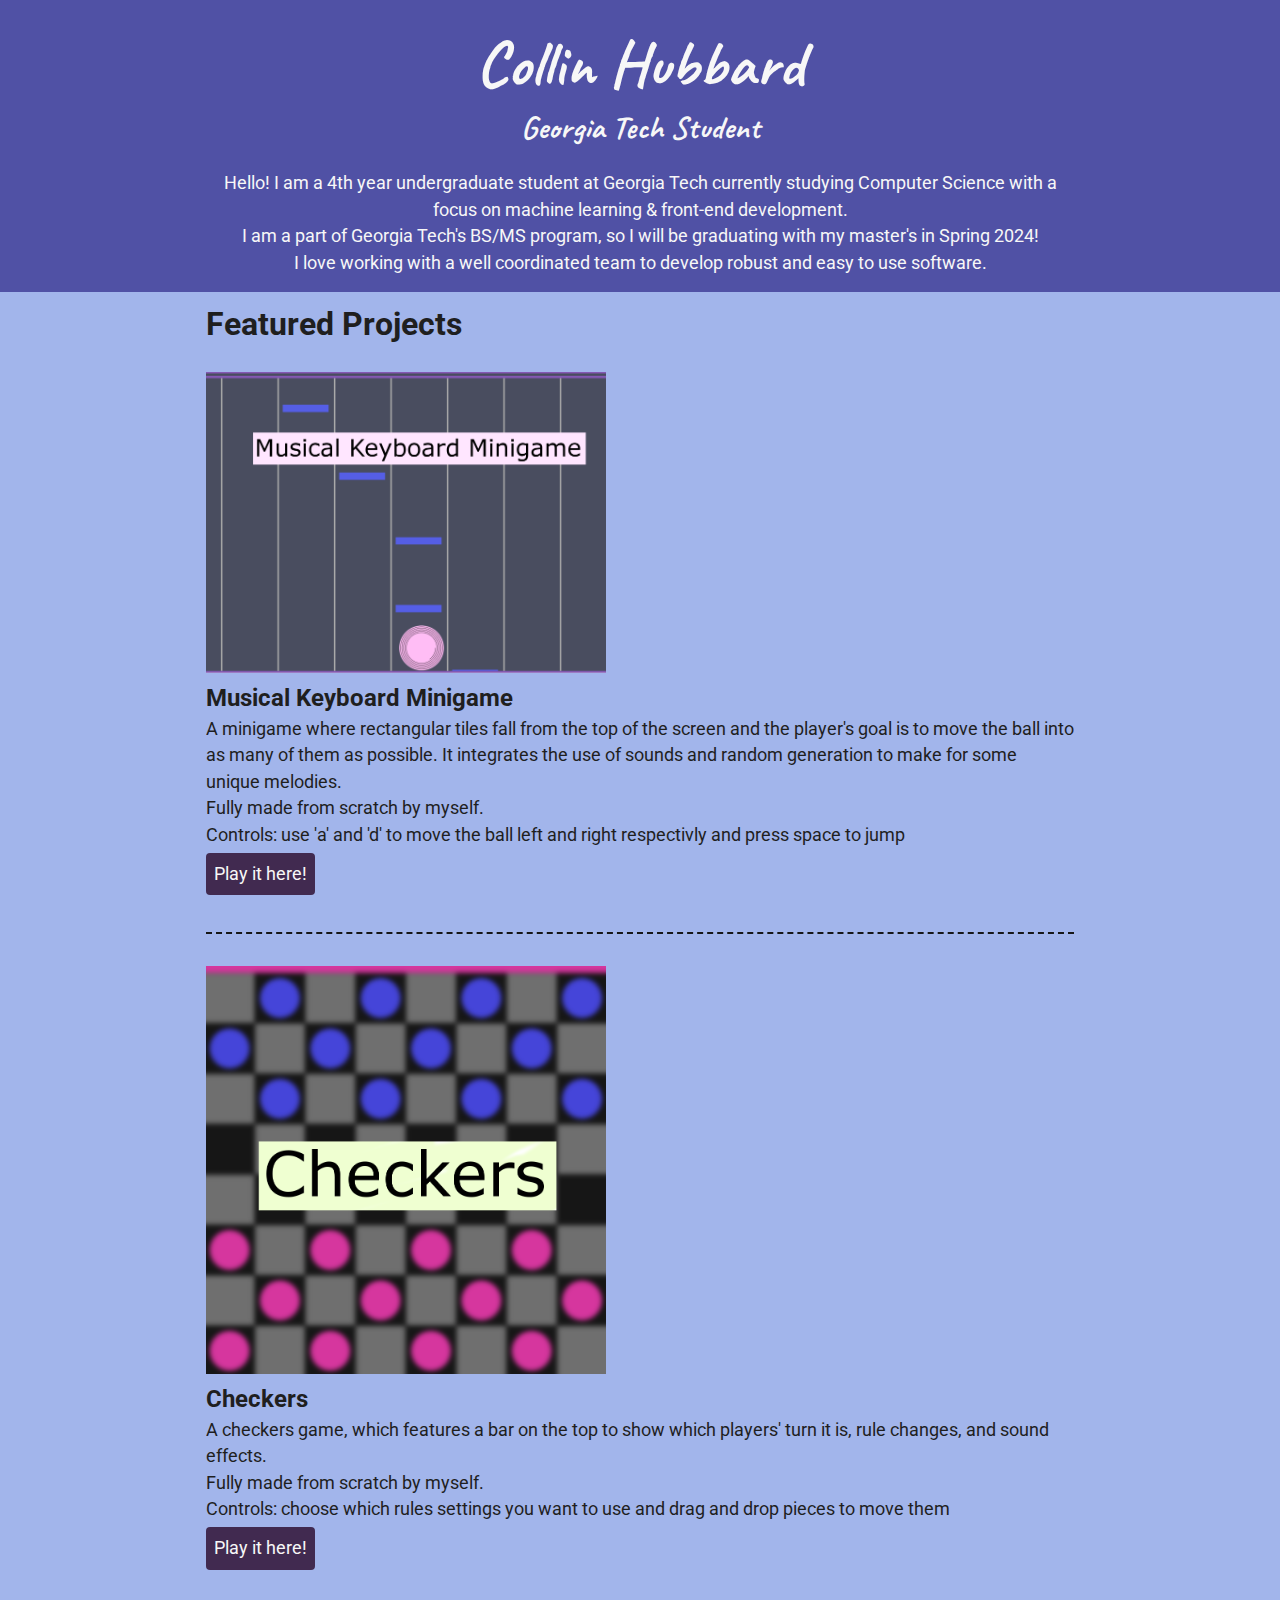
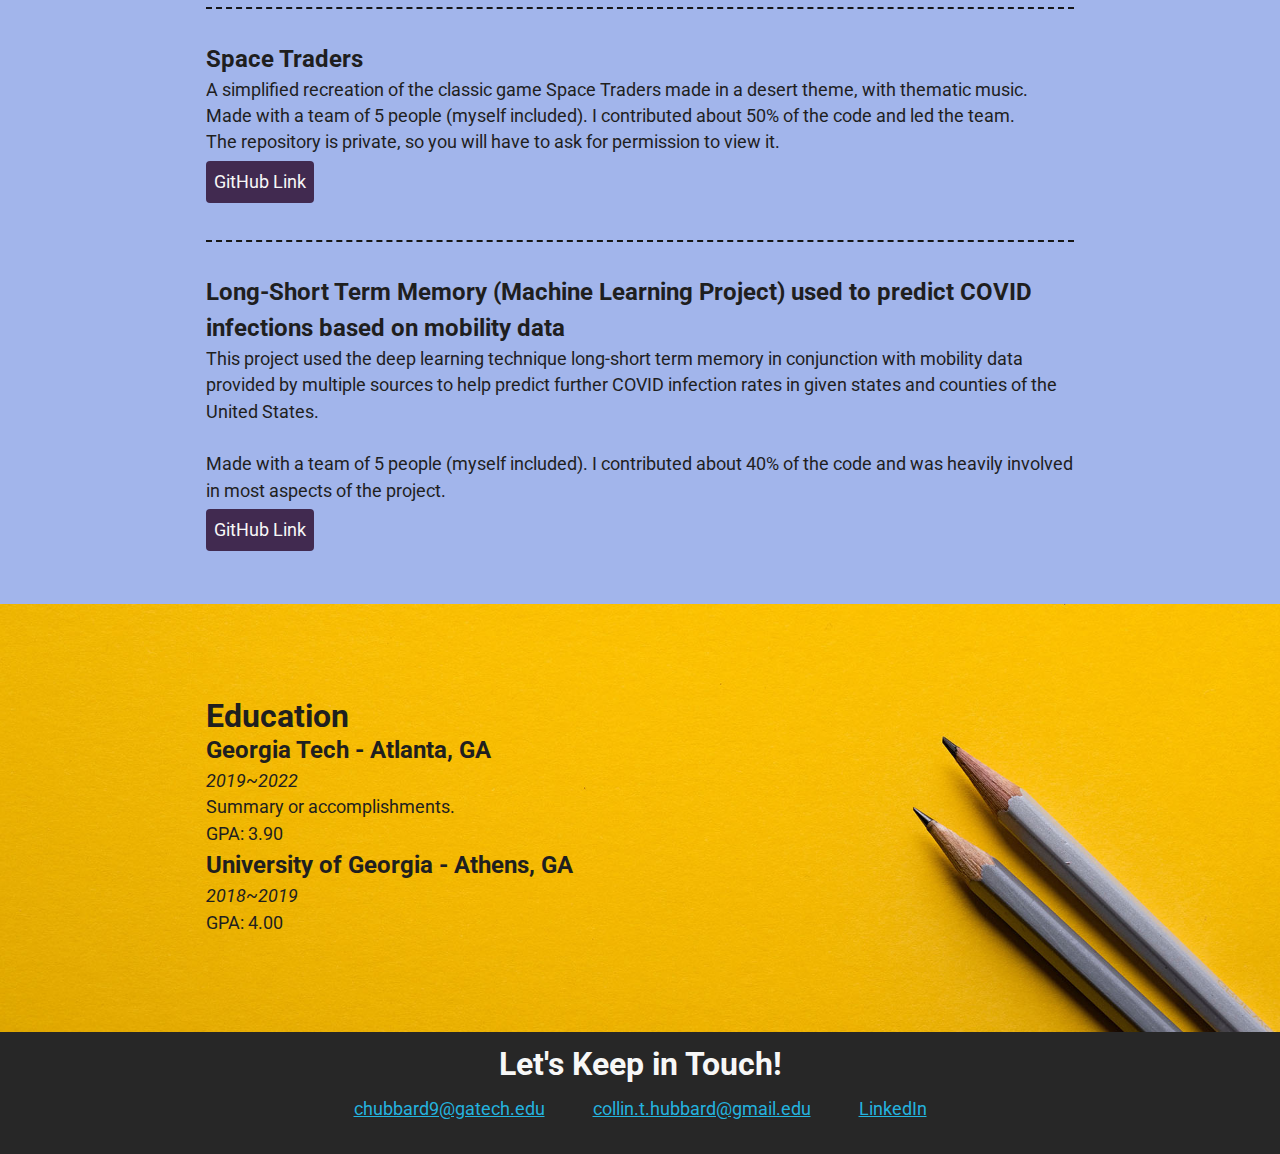
==== commit c1fc493d: "Update index.html" ====
--- a/index.html
+++ b/index.html
@@ -25,8 +25,8 @@
           <h1>Collin Hubbard</h1>
           <h2>Georgia Tech Student</h2>
           <br>
-          <p> Hello! I am a 4th year student at Georgia Tech currently studying Computer Science with a focus on machine learning and front-end development.</p>
-          <p> I am a part of Georgia Tech's BS/MS program, so I will be getting my masters in Spring 2024!</p>
+          <p> Hello! I am a 4th year undergraduate student at Georgia Tech currently studying Computer Science with a focus on machine learning & front-end development. </p>
+          <p> I am a part of Georgia Tech's BS/MS program, so I will be graduating with my master's in Spring 2024! </p>
           <p> I love working with a well coordinated team to develop robust and easy to use software. </p>
             
         </div>
